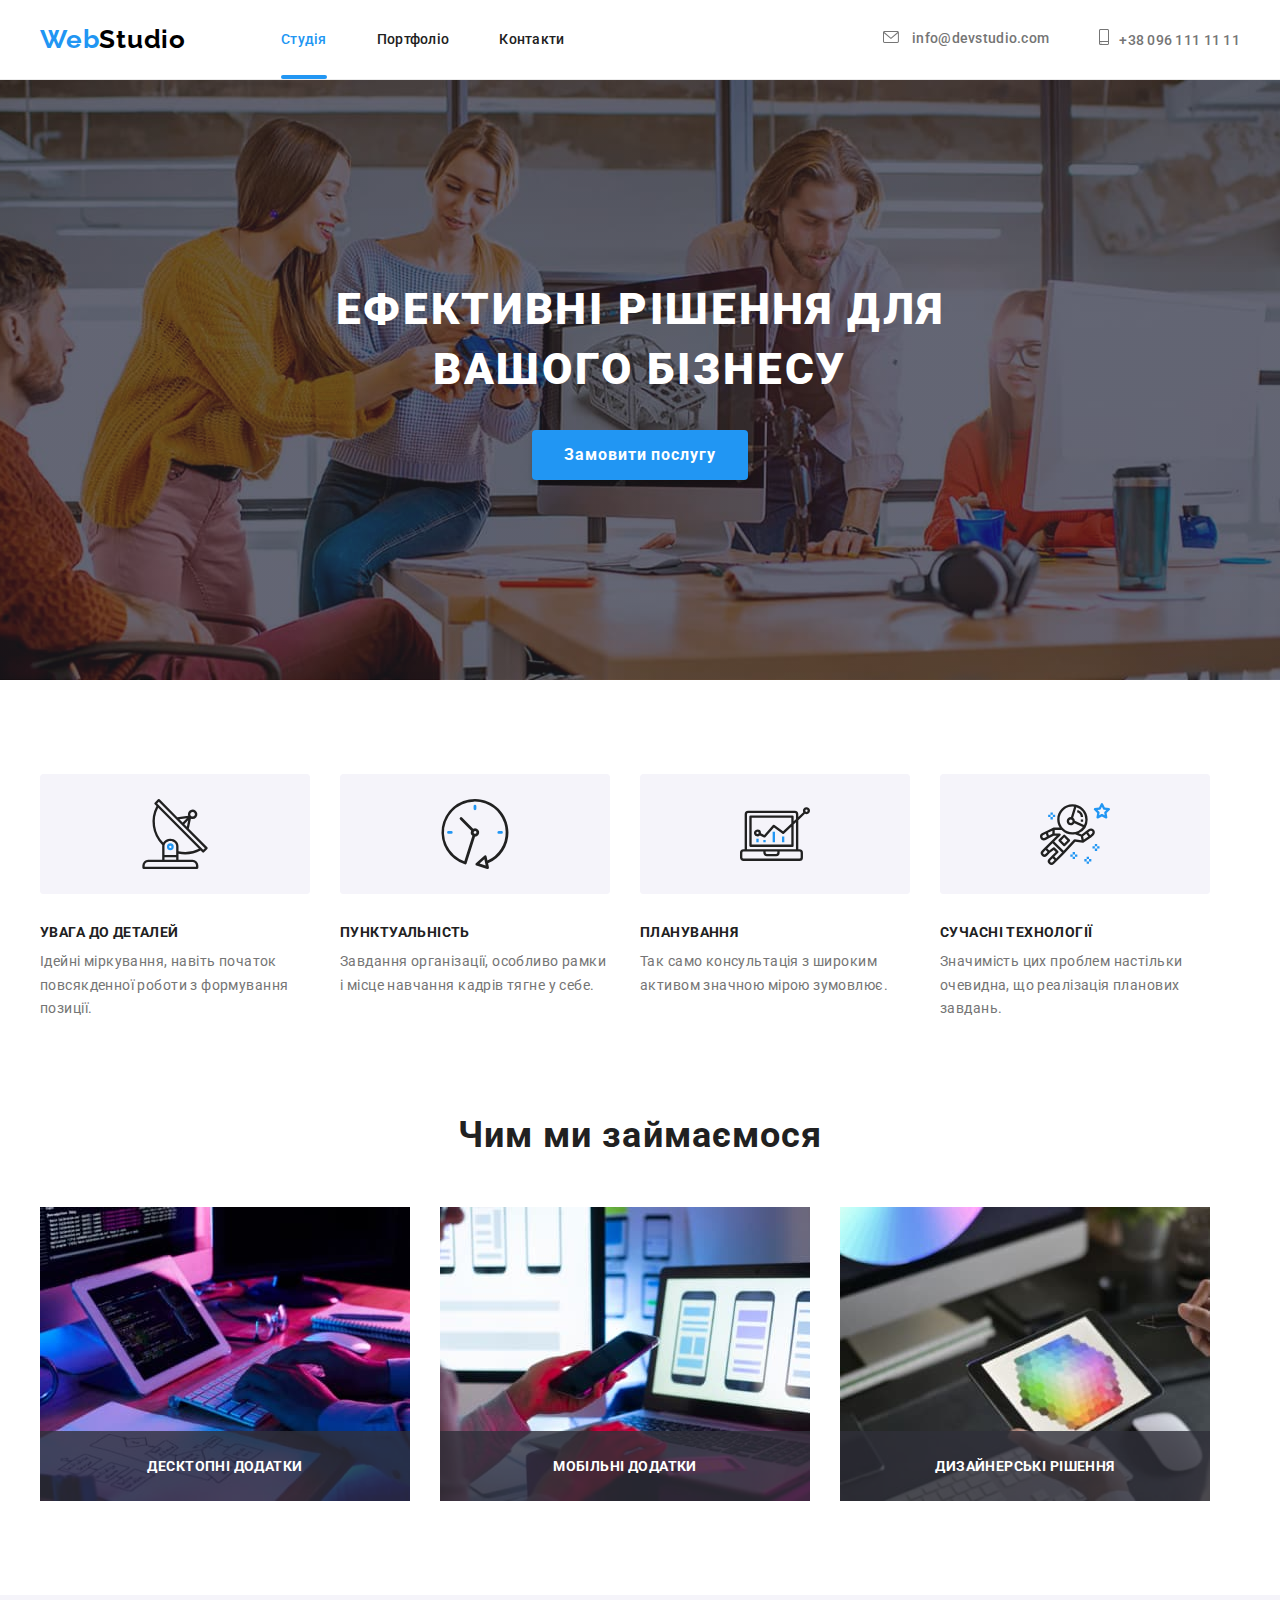
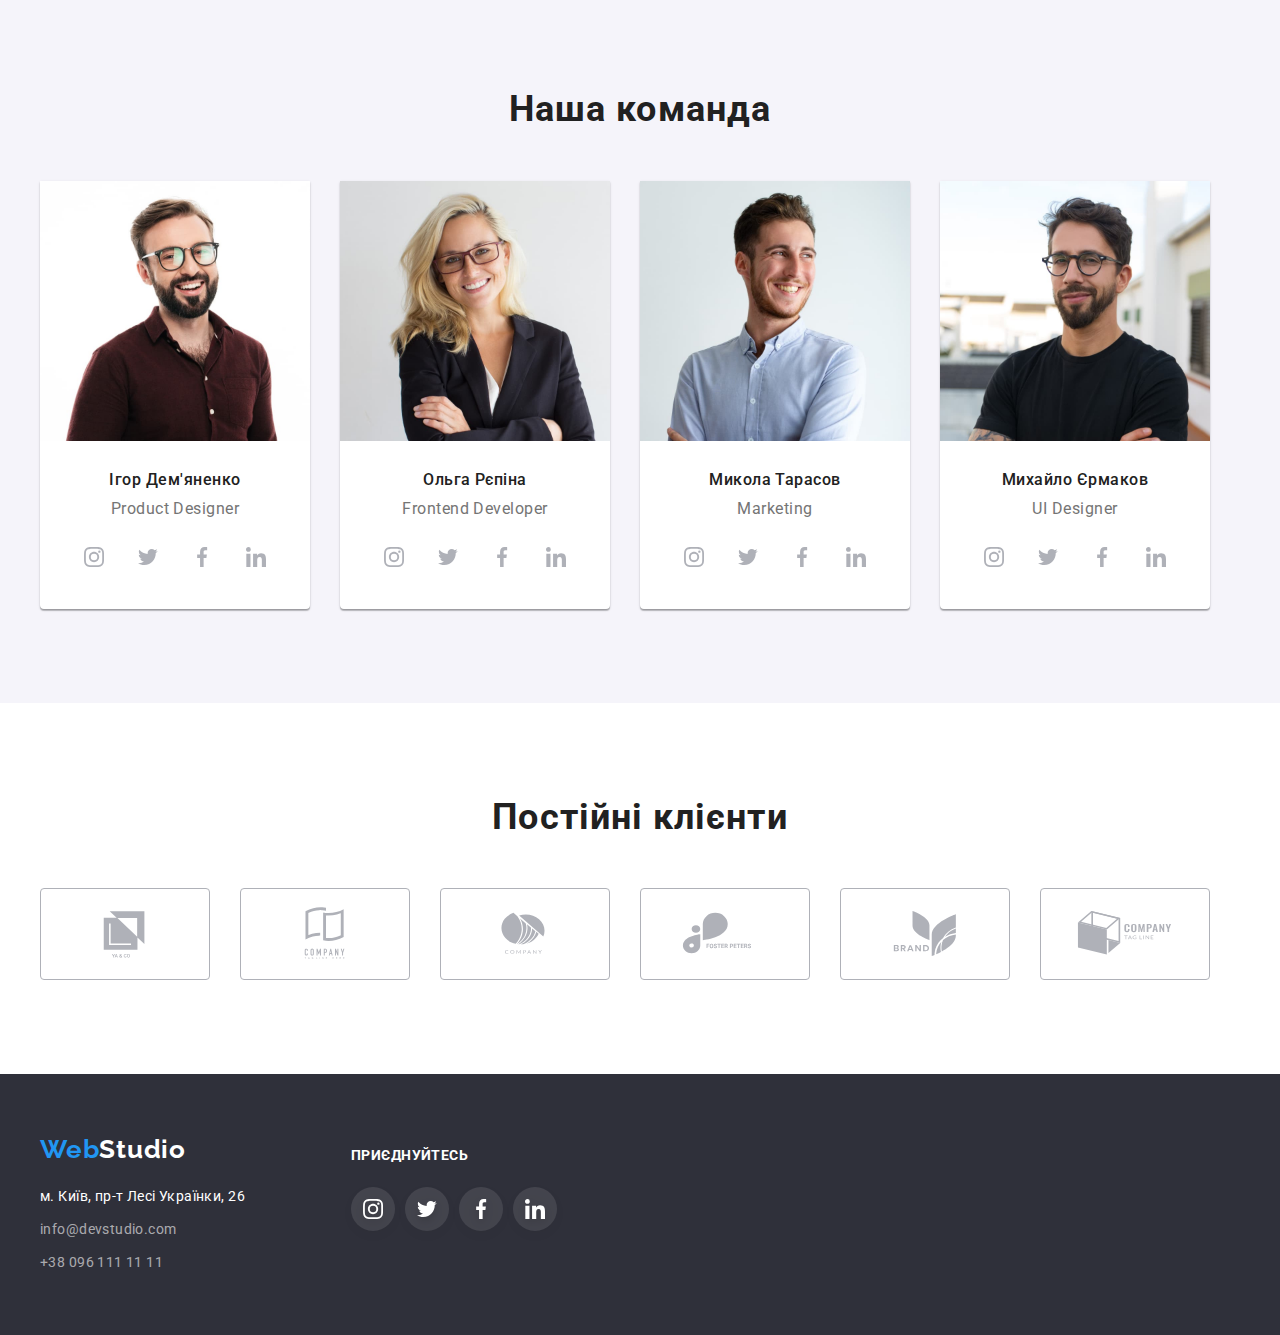
==== index.html @ 70df558d "add" ====
<!DOCTYPE html>
<html lang="uk">

<head>
    <meta charset="UTF-8">
    <meta http-equiv="X-UA-Compatible" content="IE=edge">
    <meta name="viewport" content="width=device-width, initial-scale=1.0">
    <link href="link" rel="preconnect">
<link rel="preconnect" href="https://fonts.gstatic.com" crossorigin>
<link rel="stylesheet" href="https://cdnjs.cloudflare.com/ajax/libs/modern-normalize/1.1.0/modern-normalize.min.css"
    integrity="sha512-wpPYUAdjBVSE4KJnH1VR1HeZfpl1ub8YT/NKx4PuQ5NmX2tKuGu6U/JRp5y+Y8XG2tV+wKQpNHVUX03MfMFn9Q=="
    crossorigin="anonymous" referrerpolicy="no-referrer" />
<link href="https://fonts.googleapis.com/css2?family=Raleway:wght@700&family=Roboto:wght@400;500;700;900&display=swap" rel="stylesheet">
    <title>Document</title>
    <link rel="stylesheet" href="./css/normalize.css">
    <link rel="stylesheet" href="./css/styles.css">
   
</head>

<body>
    
   
        <header class="header">
            <div class="container main-header">
            <a href="./index.html" class="logo link" lang="en">Web<span class="header-logo">Studio</span> </a>
            <ul class="site-nav-list">
                <li class="item"><a href="./index.html" class="header-link current navigation-link">Студія</a></li>
                <li class="item"><a href="./portfolio.html" class="header-link ">Портфоліо</a></li>
                <li class="item"><a href="" class="header-link ">Контакти</a></li>
            </ul>
            <ul class="list-contact">
                <li class="item"><a href="info@devstudio.com" class="header-contact"> <svg class="mail-icon" width="16" height="12">
                    <use href="./image/icons.svg#icon-envelope"></use>
                </svg> info@devstudio.com</a></li>
                <li class="item"><a href="tel:+380961111111" class="header-contact"> <svg class="mail-icon" width="10" height="16">
                    <use href="./image/icons.svg#icon-smartphone"></use>
                </svg>+38 096 111 11 11</a></li>
            </ul>
            </div>
        </header>
    
    <main class="main">
        <section class="section-background">
            <div class="container">
            <h1 class="title">Ефективні рішення для вашого бізнесу</h1>
            <button type="button" class="service-button" data-modal-open>Замовити послугу</button>
            </div>
        </section>
        <section class="section section-benefits">
            <div class="container">
            <h2 class="benefits">Переваги</h2>
            <ul class="list list-benefits">
                <li class="item-ben">
                    <div class="icon-ben-item"><svg class="ben-icon" width="270" height="120">
                        <use href="./image/icons.svg#icon-Group-1"></use>
                    </svg></div>
                   
                    <h3 class="title-list">УВАГА ДО ДЕТАЛЕЙ</h3>
                    <p class="text-list">Ідейні міркування, навіть початок повсякденної роботи з формування позиції.</p>
                </li>
                <li class="item-ben">
                    <div class="icon-ben-item">
                    <svg class="ben-icon" width="270" height="120">
                        <use href="./image/icons.svg#icon-Group-2"></use>
                    </svg></div>
                    <h3 class="title-list">ПУНКТУАЛЬНІСТЬ</h3>
                    <p class="text-list">Завдання організації, особливо рамки і місце навчання кадрів тягне у себе.</p>
                </li>
                <li class="item-ben">
                    <div class="icon-ben-item">
                    <svg class="ben-icon" width="270" height="120">
                        <use href="./image/icons.svg#icon-Group-3"></use>
                    </svg></div>
                    <h3 class="title-list">ПЛАНУВАННЯ</h3>
                    <p class="text-list">Так само консультація з широким активом значною мірою зумовлює.</p>
                </li>
                <li class="item-ben">
                    <div class="icon-ben-item">
                    <svg class="ben-icon" width="270" height="120">
                        <use href="./image/icons.svg#icon-Group-4"></use>
                    </svg></div>
                    <h3 class="title-list">СУЧАСНІ ТЕХНОЛОГІЇ</h3>
                    <p class="text-list">Значимість цих проблем настільки очевидна, що реалізація планових завдань.</p>
                </li>
            </ul>
            </div>
        </section>
        <section class="section section-gallery">
            <div class="container">
            <h3 class="title-section">Чим ми займаємося</h3>
            <ul class="list list-gallery">
                <li class="item-gallery">
                    <div class="item-thumb">
                    <img width="370" src="./image/box11.jpg" alt="програмне забезпечення">
                   <div class="thumb"><p class="item-gallery-name">Десктопні додатки</p></div> 
                    </div>
                </li>
                <li class="item-gallery">
                    <div class="item-thumb">
                    <img width="370" src="./image/box12.jpg" alt="технічні характеристики">
                    <div class="thumb"><p class="item-gallery-name">Мобільні додатки</p></div>
                    </div>
                </li>
                <li class="item-gallery">
                    <div class="item-thumb">
                    <img width="370" src="./image/box13.jpg" alt="веб-дизайн">
                    <div class="thumb"> <p class="item-gallery-name">Дизайнерські рішення</p></div>
                    </div>
                </li>
            </ul>
            </div>
        </section>
        <section class="section section-team">
            <div class="container">
            <h3 class="title-section">Наша команда</h3>
            <ul class="list team">
                <li class="item-team">
                    <img width="270" src="./image/igor.jpg" alt="фото">
                    <div class="subject"><h3 class="title-name">Ігор Дем'яненко</h3>
                    <p class="work_position">Product Designer</p>
                    <ul class="team-soc list">
                        <li class="team-soc-item"><a href="" class="team-soc-link link"> 
                            <svg class="team-soc-icon" width="20" height="20">
                                <use href="./image/icons.svg#icon-instagram"></use>
                            </svg>
                        </a></li>
                        <li class="team-soc-item"><a href="" class="team-soc-link link">
                        <svg class="team-soc-icon" width="20" height="20">
                            <use href="./image/icons.svg#icon-Twitter"></use>
                        </svg>
                        </a></li>
                        <li class="team-soc-item"><a href="" class="team-soc-link link">
                            <svg class="team-soc-icon" width="20" height="20">
                                <use href="./image/icons.svg#icon-facebook"></use>
                            </svg>
                        </a></li>
                        <li class="team-soc-item"><a href="" class="team-soc-link link">
                            <svg class="team-soc-icon" width="20" height="20">
                                <use href="./image/icons.svg#icon-linkedin"></use>
                            </svg>
                        </a></li>
                    </ul>
                    </div>
                   
                </li>
                <li class="item-team">
                    <img width="270" src="./image/olia.jpg" alt="фото">
                    <div class="subject"><h3 class="title-name">Ольга Рєпіна</h3>
                    <p class="work_position">Frontend Developer</p>
                <ul class="team-soc list">
                    <li class="team-soc-item"><a href="" class="team-soc-link link">
                            <svg class="team-soc-icon" width="20" height="20">
                                <use href="./image/icons.svg#icon-instagram"></use>
                            </svg>
                        </a></li>
                    <li class="team-soc-item"><a href="" class="team-soc-link link">
                            <svg class="team-soc-icon" width="20" height="20">
                                <use href="./image/icons.svg#icon-Twitter"></use>
                            </svg>
                        </a></li>
                    <li class="team-soc-item"><a href="" class="team-soc-link link">
                            <svg class="team-soc-icon" width="20" height="20">
                                <use href="./image/icons.svg#icon-facebook"></use>
                            </svg>
                        </a></li>
                    <li class="team-soc-item"><a href="" class="team-soc-link link">
                            <svg class="team-soc-icon" width="20" height="20">
                                <use href="./image/icons.svg#icon-linkedin"></use>
                            </svg>
                        </a></li>
                </ul>
                    </div>
                   
                </li>
                <li class="item-team">
                    <img width="270" src="./image/kolia.jpg" alt="фото">
                    <div class="subject"><h3 class="title-name">Микола Тарасов</h3>
                    <p class="work_position">Marketing</p>
            <ul class="team-soc list">
                <li class="team-soc-item"><a href="" class="team-soc-link link">
                        <svg class="team-soc-icon" width="20" height="20">
                            <use href="./image/icons.svg#icon-instagram"></use>
                        </svg>
                    </a></li>
                <li class="team-soc-item"><a href="" class="team-soc-link link">
                        <svg class="team-soc-icon" width="20" height="20">
                            <use href="./image/icons.svg#icon-Twitter"></use>
                        </svg>
                    </a></li>
                <li class="team-soc-item"><a href="" class="team-soc-link link">
                        <svg class="team-soc-icon" width="20" height="20">
                            <use href="./image/icons.svg#icon-facebook"></use>
                        </svg>
                    </a></li>
                <li class="team-soc-item"><a href="" class="team-soc-link link">
                        <svg class="team-soc-icon" width="20" height="20">
                            <use href="./image/icons.svg#icon-linkedin"></use>
                        </svg>
                    </a></li>
            </ul></div>
                   
                </li>
                <li class="item-team">
                    <img width="270" src="./image/misha.jpg" alt="фото">
                    <div class="subject"><h3 class="title-name">Михайло Єрмаков</h3>
                    <p class="work_position">UI Designer</p>
                <ul class="team-soc list">
                    <li class="team-soc-item"><a href="" class="team-soc-link link">
                            <svg class="team-soc-icon" width="20" height="20">
                                <use href="./image/icons.svg#icon-instagram"></use>
                            </svg>
                        </a></li>
                    <li class="team-soc-item"><a href="" class="team-soc-link link">
                            <svg class="team-soc-icon" width="20" height="20">
                                <use href="./image/icons.svg#icon-Twitter"></use>
                            </svg>
                        </a></li>
                    <li class="team-soc-item"><a href="" class="team-soc-link link">
                            <svg class="team-soc-icon" width="20" height="20">
                                <use href="./image/icons.svg#icon-facebook"></use>
                            </svg>
                        </a></li>
                    <li class="team-soc-item"><a href="" class="team-soc-link link">
                            <svg class="team-soc-icon" width="20" height="20">
                                <use href="./image/icons.svg#icon-linkedin"></use>
                            </svg>
                        </a></li>
                </ul></div>
                    
                </li>
            </ul>
            </div>
        </section>
        <section class="section section-client">
            <div class="container">
            <h3 class="title-section">Постійні клієнти</h3>
            <ul class="client-list list">
                <li class="client-item"><a href="" class="client-link link">
                    <svg class="client-icon" width="106" height="60">
                    <use href="./image/icons.svg#icon-Logo-6"></use>
                </svg></a></li>
            <li class="client-item"><a href="" class="client-link link">
                    <svg class="client-icon" width="106" height="60">
                        <use href="./image/icons.svg#icon-Logo-1"></use>
                    </svg></a></li>
                <li class="client-item"><a href="" class="client-link link">
                        <svg class="client-icon" width="106" height="60">
                            <use href="./image/icons.svg#icon-Logo-2"></use>
                        </svg></a></li>
                <li class="client-item"><a href="" class="client-link link">
                        <svg class="client-icon" width="106" height="60">
                            <use href="./image/icons.svg#icon-Logo-3"></use>
                        </svg></a></li>
                <li class="client-item"><a href="" class="client-link link">
                        <svg class="client-icon" width="106" height="60">
                            <use href="./image/icons.svg#icon-Logo-4"></use>
                        </svg></a></li>
                <li class="client-item"><a href="" class="client-link link">
                        <svg class="client-icon" width="106" height="60">
                            <use href="./image/icons.svg#icon-Logo-5"></use>
                        </svg></a></li>

            </ul>
            </div>

        </section>

    </main>
<footer class="footer">
    <div class="container footer-container">
        <div>
                <a href="/" class="logo link" lang="en">Web<span class="footer-logo">Studio</span> </a>
                
                <address class="footer-address">
                    м. Київ, пр-т Лесі Українки, 26
                </address>
                
                <address>
                    <a href="info@devstudio.com" class="footer-contact mail">info@devstudio.com</a>
                    <a href="tel:+380961111111" class="footer-contact tel">+38 096 111 11 11</a>
                </address>
                </div>
            <div class="conteiner-soc">
                <h4 class="title-footer">приєднуйтесь</h4>
                <ul class="footer-soc-list list">
                    <li class="team-soc-item"><a href="" class="footer-soc-link link">
                            <svg class="footer-soc-icon" width="20" height="20">
                                <use href="./image/icons.svg#icon-instagram"></use>
                            </svg>
                        </a></li>
                    <li class="team-soc-item"><a href="" class="footer-soc-link link">
                            <svg class="footer-soc-icon" width="20" height="20">
                                <use href="./image/icons.svg#icon-Twitter"></use>
                            </svg>
                        </a></li>
                    <li class="team-soc-item"><a href="" class="footer-soc-link link">
                            <svg class="footer-soc-icon" width="20" height="20">
                                <use href="./image/icons.svg#icon-facebook"></use>
                            </svg>
                        </a></li>
                    <li class="team-soc-item"><a href="" class="footer-soc-link link">
                            <svg class="footer-soc-icon" width="20" height="20">
                                <use href="./image/icons.svg#icon-linkedin"></use>
                            </svg>
                        </a></li>
                </ul>
            </div>
        </div>
        
   
    
</footer>
<div class="backdrop is-hidden" data-modal>
    <div class="modal ">
        <button type="button" class="modal-close" data-modal-close><svg class="modal-icon" width="11" height="11">
            <use href="./image/icons.svg#icon-Vector-1"></use>
        </svg></button>
    </div>
</div>
  <script src="./js/modal.js"></script>
</body>


</html>
---- css/styles.css ----
:root {
        --primary-text-color: #757575;
        --title-text-color: #212121;
        --accent-color: #2196F3;
        --accent-color-title: #FFFFFF;
        --accent-color-logo: #000000;
        --backgroung-accent: #2F303A;
        --transparent-color: rgba(255, 255, 255, 0.6);
        --icon-color: #AFB1B8;

 }
 
 body {
    font-family: 'Roboto', sans-serif;
    color: var(--primary-text-color);
    /* background-color: #F5F5F5; */
    margin: 0;
}
.section {
        padding-top: 94px;
        padding-bottom: 94px;
       
}
.container {
       
        width: 1200px;
        padding-left: 15px;
        padding-right: 15px;
        margin: 0 auto;
      

}
/* .site-nav-list li,
.list-contact li {
        outline: 1px solid tomato;
} */
.header {
        display: flex;
        align-items: center;
        /* padding-left: 15px;
        padding-right: 15px; */
        border-bottom: 1px solid #ECECEC;
        padding-top: 24px;
        padding-bottom: 24px;
}
.main-header {
        display: flex;
        align-items: center;
}


.site-nav-list {
        display: flex;
        list-style: none;
        margin: 0;
        padding: 0;
}
.list {
        margin: 0;
        padding: 0;
        list-style: none;
       
}

.site-nav-list .item:not(:last-child) {
        margin-right: 50px;
}
.list .header-link.current {
        color: var(--accent-color);
}

.link {
        display: flex;
        text-decoration: none;
}
.list-contact{
        padding: 0;
        display: flex;
        list-style: none;
        margin-left: auto;
        margin-top: 0;
        margin-bottom: 0;


}
.list-contact .item + .item  {
        margin-left: 50px;
}
.mail-icon {
        
        margin-right: 10px;
        background-color: transparent;
        fill: var(--primary-text-color);
}

.logo {
        font-family: 'Raleway', sans-serif;
        font-style: normal;
        font-weight: 700;
        font-size: 26px;
        line-height: 1.19;
        letter-spacing: 0.03em;
        color: var(--accent-color);
        margin-right: 95px;
}
.header-logo {
        font-family: 'Raleway' sans-serif;
        font-style: normal;
        font-weight: 700;
        font-size: 26px;
        line-height: 1.19;
        letter-spacing: 0.03em;
        color: var(--accent-color-logo);
}


.header-link {
        font-weight: 500;
        font-size: 14px;
        line-height: 1.14;
        letter-spacing: 0.02em;
        color: var(--title-text-color);
        text-decoration: none;
        transition: 250ms cubic-bezier(0.4, 0, 0.2, 1);
}
.header-link:hover,
.header-link:focus {
        color: var(--accent-color);
        
}
.navigation-link {
        position: relative;
}
.current::after {
        content: "";
        position: absolute;
        display: block;
        width: 100%;
        height: 4px;
        bottom: -1px;
        left: 0;
        background: #2196F3;
        border: none;
        border-radius: 2px;
        bottom: -32px;
}
.current{
        color: var(--accent-color);
}
.header-contact {
        font-weight: 500;
        font-size: 14px;
        line-height: 1.14;
        letter-spacing: 0.02em;
        color: var(--primary-text-color);
        text-decoration: none;
        transition: 250ms cubic-bezier(0.4, 0, 0.2, 1);
}
.header-contact:hover,
.header-contact:focus  {
        color: var(--accent-color);
        
        
}
.header-contact:hover .mail-icon,
.header-contact:focus .mail-icon {
        color: var(--accent-color);
        fill: var(--accent-color);
        
}
.mail-icon {
        transition: 250ms cubic-bezier(0.4, 0, 0.2, 1);
}

.title {
        font-weight: 900;
        font-size: 44px;
        line-height: 1.36;
        text-align: center;
        letter-spacing: 0.06em;
        text-transform: uppercase;
        color: var(--accent-color-title);
        margin: auto;
        width: 696px;
}
.service-button  {
        width: 216px;
        height: 50px;
        font-weight: 700;
        font-size: 16px;
        line-height: 30px;
        align-items: center;
        text-align: center;
        letter-spacing: 0.06em;
        color: var(--accent-color-title);
        background-color: var(--accent-color);
        cursor: pointer;
        display: block;
        margin: 0 auto;
        margin-top: 30px;
        border: none;
        box-shadow: 0px 4px 4px rgba(0, 0, 0, 0.15);
        border-radius: 4px;

}

.section-background {
        background-color: var(--backgroung-accent);
        background-image: linear-gradient(rgba(47, 48, 58, 0.4),
                rgba(47, 48, 58, 0.4)), url(../image/overlay.jpg);
        max-width: 1600px;
        background-repeat: no-repeat;
        background-position: center;
        margin: 0 auto;
        padding-top: 200px;
        padding-bottom: 200px;
}
.benefits {
        position: absolute;
        top: -9999px;
        left: -9999px;
        
}
.list-benefits {
        display: flex;
        list-style: none;
        margin-right: 30px;
}

.list-benefits .item-ben:not(:last-child) {
        margin-right: 30px;
}
.icon-ben-item {
        width: 270px;
        height: 120px;
        background: #F5F4FA;
        border-radius: 4px;
        margin-bottom: 30px;

}
.title-list {
        font-weight: 700;
        font-size: 14px;
        line-height: 16px;
        letter-spacing: 0.03em;
        text-transform: uppercase;
        color: var(--title-text-color);
        margin: 0;
        
}
.text-list{
        font-weight: 400;
        font-size: 14px;
        line-height: 1.71;
        letter-spacing: 0.03em;
        color: var(--primary-text-color);
        margin-top: 10px;
        margin-bottom: 0;
}
.title-section {
        font-weight: 700;
        font-size: 36px;
        line-height: 1.16;
        text-align: center;
        letter-spacing: 0.03em;
        color: var(--title-text-color);
        margin-top: 0;
        margin-bottom: 50px;
}
.section-gallery {
        padding-top: 47px;
        
}
.list-gallery {
        display: flex;
}
.list-gallery .item-gallery:not(:last-child) {
        margin-right: 30px;
}
.item-gallery-name {
        font-weight: 700;
        font-size: 14px;
        line-height: 16px;
        text-align: center;
        letter-spacing: 0.03em;
        text-transform: uppercase;
        color: #FFFFFF;
        margin: 0;
       
       
        
        
}
.item-thumb {
        position: relative;
}
.thumb {
        width: 370px;
        height: 70px;
        background: rgba(47, 48, 58, 0.8);
        position: absolute;
        left: 0;
        bottom: 0;
        display: flex;
        align-items: center;
        justify-content: center;
        
        
       
}
.section-benefits {
        padding-bottom: 47px;
}
.title-name {
        font-weight: 500;
        font-size: 16px;
        line-height: 1.18;
        text-align: center;
        letter-spacing: 0.03em;
        color: var(--title-text-color);
        margin-top: 0;
        margin-bottom: 0;
}
.work_position {
        font-weight: 400;
        font-size: 16px;
        line-height: 1.18;
        text-align: center;
        letter-spacing: 0.03em;
         color: var(--primary-text-color);
         margin-top: 10px;
         margin-bottom: 16px;
}
.subject {
        padding-top: 30px;
        padding-bottom: 30px;
}
.section-team {
        background: #F5F4FA;
}

.team {
        display: flex;
}
.team .item-team:not(:last-child) {
        margin-right: 30px;
}
.item-team {
        box-shadow: 0px 1px 3px rgba(0, 0, 0, 0.12), 0px 1px 1px rgba(0, 0, 0, 0.14), 0px 2px 1px rgba(0, 0, 0, 0.2);
        border-radius: 0px 0px 4px 4px;
        background-color: #FFFFFF;
}
.team-soc {
        display: flex;
        justify-content: center;
        gap: 10px;
}
.team-soc-link {
        width: 44px;
        height: 44px;
        border-radius: 50%;
        display: flex;
        align-items: center;
        justify-content: center;
        transition: 250ms cubic-bezier(0.4, 0, 0.2, 1);
}
.team-soc-icon{
        fill: var(--icon-color);
        transition: 250ms cubic-bezier(0.4, 0, 0.2, 1);
}
.team-soc-link:hover,
.team-soc-link:focus {
        background-color: var(--accent-color);
        
}
.team-soc-link:hover .team-soc-icon,
.team-soc-link:focus .team-soc-icon {
        fill: #FFFFFF;
        
}
.client-list {
        display: flex;
        flex-wrap: wrap;
        gap: 30px;
      
}

 .client-link{
        width: 170px;
        height: 92px;
        border: 1px solid #AFB1B8;
        border-radius: 4px;
        box-sizing: border-box;
        align-items: center;
        justify-content: center;
        transition: 250ms cubic-bezier(0.4, 0, 0.2, 1);


 }
 .client-icon {
        fill: var(--icon-color);
        transition: 250ms cubic-bezier(0.4, 0, 0.2, 1);

 }
 .client-link:hover,
 .client-link:focus {
        border: 1px solid var(--accent-color);
        border-radius: 4px;
        
 }
 .client-link:hover .client-icon,
 .client-link:focus .client-icon {
         fill:  var(--accent-color);
        
     
        
 }

.footer {
        background: var(--backgroung-accent);
        padding-top: 60px;
        padding-bottom: 60px;
        
}
.footer-logo {
        font-family: 'Raleway' sans-serif;
        font-style: normal;
        font-weight: 700;
        font-size: 26px;
        line-height: 1.19;
        letter-spacing: 0.03em;
        color: var(--accent-color-title);
        margin-bottom: 20px;
}
.footer-address:hover,
.footer-addres:focus,
.footer-contact:hover,
.foter-contact:focus {
         color: var(--accent-color); 
        
} 
.footer-container {
        display: flex;
        gap: 70px;

}
.footer-address {
        font-style: normal;
        font-weight: 400;
        font-size: 14px;
        line-height: 1.71;
        letter-spacing: 0.03em;
        color: var(--accent-color-title);
        margin-bottom: 9px;
        transition: 250ms cubic-bezier(0.4, 0, 0.2, 1);
}
.footer-contact {
        font-style: normal;
        text-decoration: none;
        font-weight: 400;
        font-size: 14px;
        line-height: 1.71;
        letter-spacing: 0.03em;
        color: var(--transparent-color);
        display: block;
        margin-bottom: 9px;
        transition: 250ms cubic-bezier(0.4, 0, 0.2, 1);
        
}
.tel {
        margin-bottom: 0;
}

.title-footer {
        font-style: normal;
        font-weight: 700;
        font-size: 14px;
        line-height: 1.71;
        letter-spacing: 0.03em;
        color: var(--accent-color-title);
        text-transform: uppercase;
        padding-top: 10px;
        margin-top: 0;
}
.footer-soc-link {
        width: 44px;
        height: 44px;
        border-radius: 50%;
        display: flex;
        align-items: center;
        justify-content: center;
        background: rgba(255, 255, 255, 0.1);
        filter: drop-shadow(0px 4px 4px rgba(0, 0, 0, 0.25));;
        transition: 250ms cubic-bezier(0.4, 0, 0.2, 1);
}
.footer-soc-link:hover,
.footer-soc-link:focus {
        background-color: #2196F3;
        
}
.footer-soc-icon {
        fill: #FFFFFF;
}
.footer-soc-list {
        display: flex;
        justify-content: center;
        gap: 10px;
}
 /* portfolio */
 .list-port, .list-btn {
        list-style: none;
 }
 .list-btn  {
        display: flex;
        justify-content: center;
        margin-bottom: 50px;
}
.list-btn .btn-link +.btn-link {
        margin-left: 8px;
}
 .btn-port {
        font-family: 'Roboto';
        font-weight: 500;
        font-size: 16px;
        line-height: 1.62;
        text-align: center;
        letter-spacing: 0.03em;
        color: var(--title-text-color);
        padding-top: 6px;
        padding-bottom: 6px;
        padding-left: 22px;
        padding-right: 22px;
}
.btn-port {

        background: #F5F4FA;
        border-radius: 4px;
        border: 0;
        transition: 250ms cubic-bezier(0.4, 0, 0.2, 1);
}
.btn-port:hover,
.btn-port:focus {
        color: var(--accent-color-title);
        background: var(--accent-color);
        box-shadow: 0px 3px 1px rgba(0, 0, 0, 0.1), 0px 1px 2px rgba(0, 0, 0, 0.08), 0px 2px 2px rgba(0, 0, 0, 0.12);
        
 }

 .item-port:hover,
 .item-port:focus {
        box-shadow: 0px 1px 1px rgba(0, 0, 0, 0.12), 0px 4px 4px rgba(0, 0, 0, 0.06), 1px 4px 6px rgba(0, 0, 0, 0.16);
        
 }
.item-port{
       transition: 250ms cubic-bezier(0.4, 0, 0.2, 1);
}
.title-port {
        font-weight: 700;
        font-size: 18px;
        line-height: 2;
        letter-spacing: 0.06em;
        color: var(--title-text-color);
        margin: 0;
}
.view {
        font-size: 16px;
        line-height: 1.87;
        letter-spacing: 0.03em;
        color: var(--primary-text-color);
        margin: 0;
}
.service-port {
        position: absolute;
        top: 0;
        left: 0;
        margin: 0;

        font-size: 18px;
        line-height: 28px;
        letter-spacing: 0.03em;

        color: #FFFFFF;
        background: rgba(33, 150, 243, 0.9);

        padding-left: 24px;
        padding-top: 63px;
        padding-right: 24px;
        padding-bottom: 63px;

        height: 100%;
        transform: translateY(100%);
        transition: 250ms cubic-bezier(0.4, 0, 0.2, 1);

}
.item-port:hover .service-port {
        transform: translateY(0);
        

}
.port-top-wrap {
        position: relative;
        overflow: hidden;
}

img {
        display: block;
        max-width: 100%;
        height: auto;
        margin-right: 0;
}

.list-port {
        padding: 0;
        display: flex;
        flex-wrap: wrap;
}
.item-port:nth-child(3n) {
        margin-right: 0;
}
.item-port:nth-child(n+7) {
        margin-bottom: 0;
}

.item-port{
        width: 370px;
        margin-right: 30px;
        margin-bottom: 30px;
        border-bottom: 1px solid #ECECEC ;
        border-left: 1px solid #ECECEC ;
        border-right: 1px solid #ECECEC ;
        box-sizing: border-box;
    

}

.content-item {
        padding-left: 24px;
        padding-top: 20px;
        padding-right: 24px;
        padding-bottom: 20px;
}


.link-port{
        text-decoration: none;
        
}

.view{
       margin-top: 0 ;
}
.backdrop {
        position: fixed;
        top: 0;
        width: 100%;
        height: 100%;
        background: rgba(0, 0, 0, 0.2);
        transition: opacity 250ms cubic-bezier(0.4, 0, 0.2, 1), visibility 250ms cubic-bezier(0.4, 0, 0.2, 1);
}
.modal {
        position: absolute;
        width: 528px;
        min-height: 581px;

        background: #FFFFFF;
        box-shadow: 0px 1px 3px rgba(0, 0, 0, 0.12), 0px 1px 1px rgba(0, 0, 0, 0.14), 0px 2px 1px rgba(0, 0, 0, 0.2);
        border-radius: 4px;

        top: 50%;
        left: 50%;
        transform: translate(-50%,-50%) scale(1);
        transition: transform  250ms cubic-bezier(0.4, 0, 0.2, 1);
        }
.backdrop.is-hidden .modal {
        transform: translate(-50%, -50%) scale(0);

}
.modal-close {
        position: absolute;
        background: #FFFFFF;
        border: 1px solid rgba(0, 0, 0, 0.1);
        border-radius: 50%;
        top: 9px;
        right: 9px;
        width: 30px;
        height: 30px;
}
.modal-icon {
        fill: black;
        
}
.is-hidden{
        opacity: 0;
        visibility: hidden;
        pointer-events: none;
}
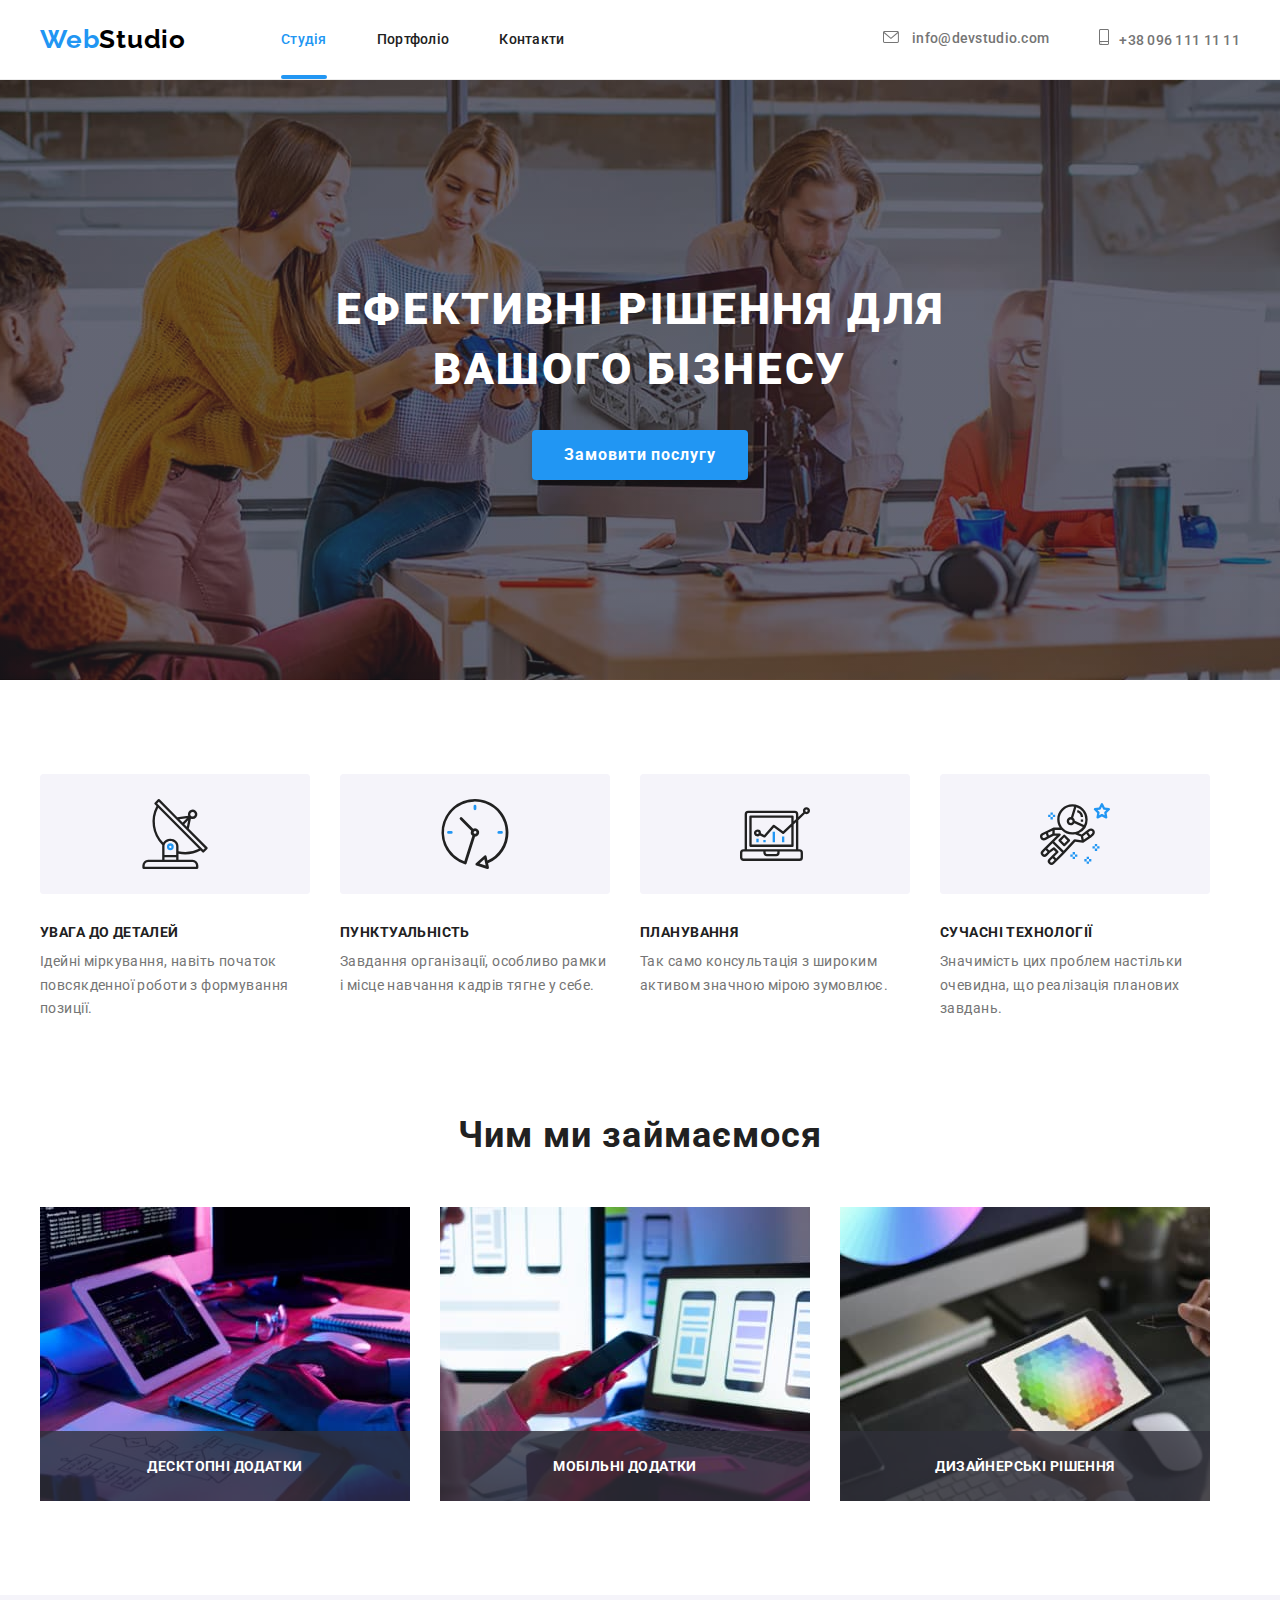
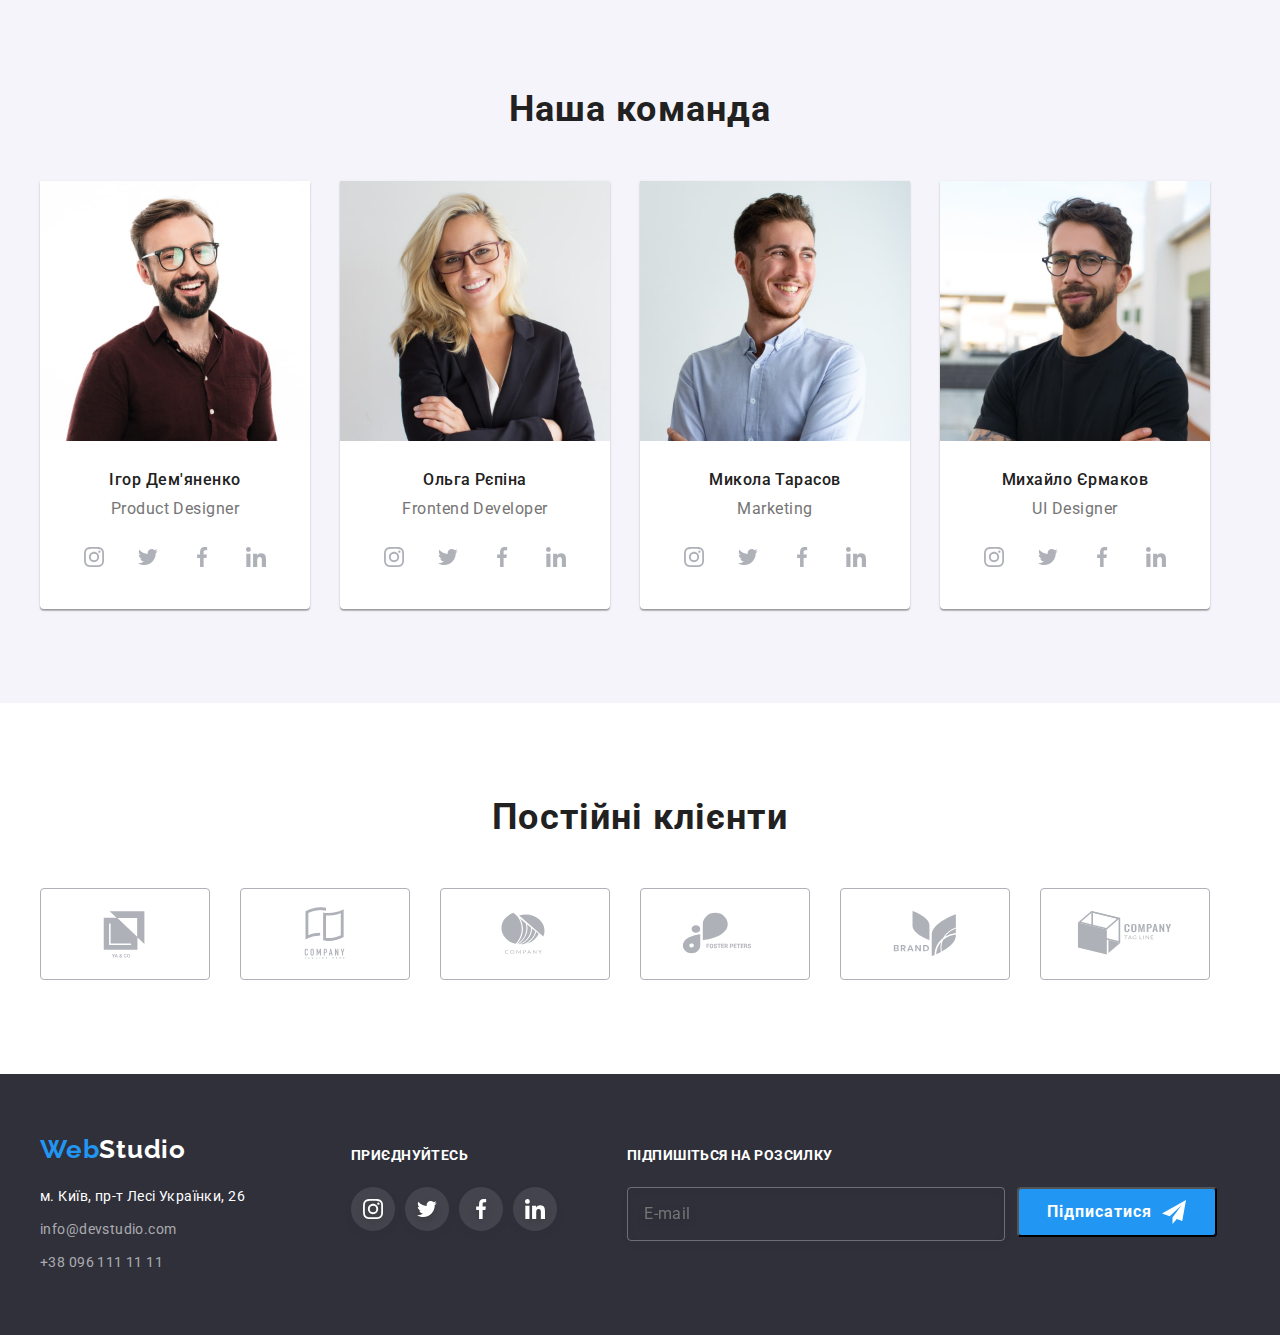
==== commit f1722e75: "add" ====
--- a/index.html
+++ b/index.html
@@ -305,9 +305,20 @@
                         </a></li>
                 </ul>
             </div>
+        
+        <div class="conteiner-form">
+            <h4 class="title-footer">Підпишіться на розсилку</h4>
+    <form class="footer-form">
+        <label>
+            <input class="input-footer" type="email" name="email" placeholder="E-mail">
+        </label>
+        <button type="button" class="form-button" >Підписатися <svg class="footer-button-icon" width="24" height="24">
+            <use href="./image/icons.svg#icon-icon-send"></use>
+        </svg></button> 
+    </form>
+
         </div>
-        
-   
+        </div>
     
 </footer>
 <div class="backdrop is-hidden" data-modal>
--- a/css/styles.css
+++ b/css/styles.css
@@ -417,6 +417,7 @@
  }
 
 .footer {
+        display: flex;
         background: var(--backgroung-accent);
         padding-top: 60px;
         padding-bottom: 60px;
@@ -506,6 +507,57 @@
         justify-content: center;
         gap: 10px;
 }
+.conteiner-form {
+        margin-top: 0px;
+       
+}
+.footer-form {
+        display: flex;
+}
+.input-footer {
+        width: 358px;
+        height: 50px;
+        border: 1px solid rgba(255, 255, 255, 0.3);
+        filter: drop-shadow(0px 4px 4px rgba(0, 0, 0, 0.15));
+        border-radius: 4px;
+        background-color: transparent;
+        display: flex;
+        align-items: center;
+        letter-spacing: 0.03em;
+        color: rgba(255, 255, 255, 0.6);
+        padding-left: 16px;
+}
+.form-button{
+        display: flex;
+        width: 200px;
+        height: 50px;
+        margin-left: 12px;
+        padding-left: 28px;
+        background: var(--accent-color);
+        /*  */
+        border-radius: 4px;
+
+        font-weight: 700;
+        font-size: 16px;
+        line-height: 30px;
+        align-items: center;
+        text-align: center;
+        letter-spacing: 0.06em;
+        color: #FFFFFF;
+}
+.footer-button-icon {
+        fill: var(--accent-color-title);
+        align-items: center;
+        margin-left: 10px;
+        
+}
+.form-button:hover,
+.form-button:focus {
+        box-shadow: 0px 4px 4px rgba(0, 0, 0, 0.15);
+        
+}
+
+
  /* portfolio */
  .list-port, .list-btn {
         list-style: none;
@@ -649,6 +701,10 @@
 .view{
        margin-top: 0 ;
 }
+
+
+
+/* Modal */
 .backdrop {
         position: fixed;
         top: 0;
@@ -685,6 +741,11 @@
         width: 30px;
         height: 30px;
 }
+.modal-close:hover .modal-icon,
+.modal-close:focus .mail-icon {
+        fill: var(--accent-color);
+
+}
 .modal-icon {
         fill: black;
         
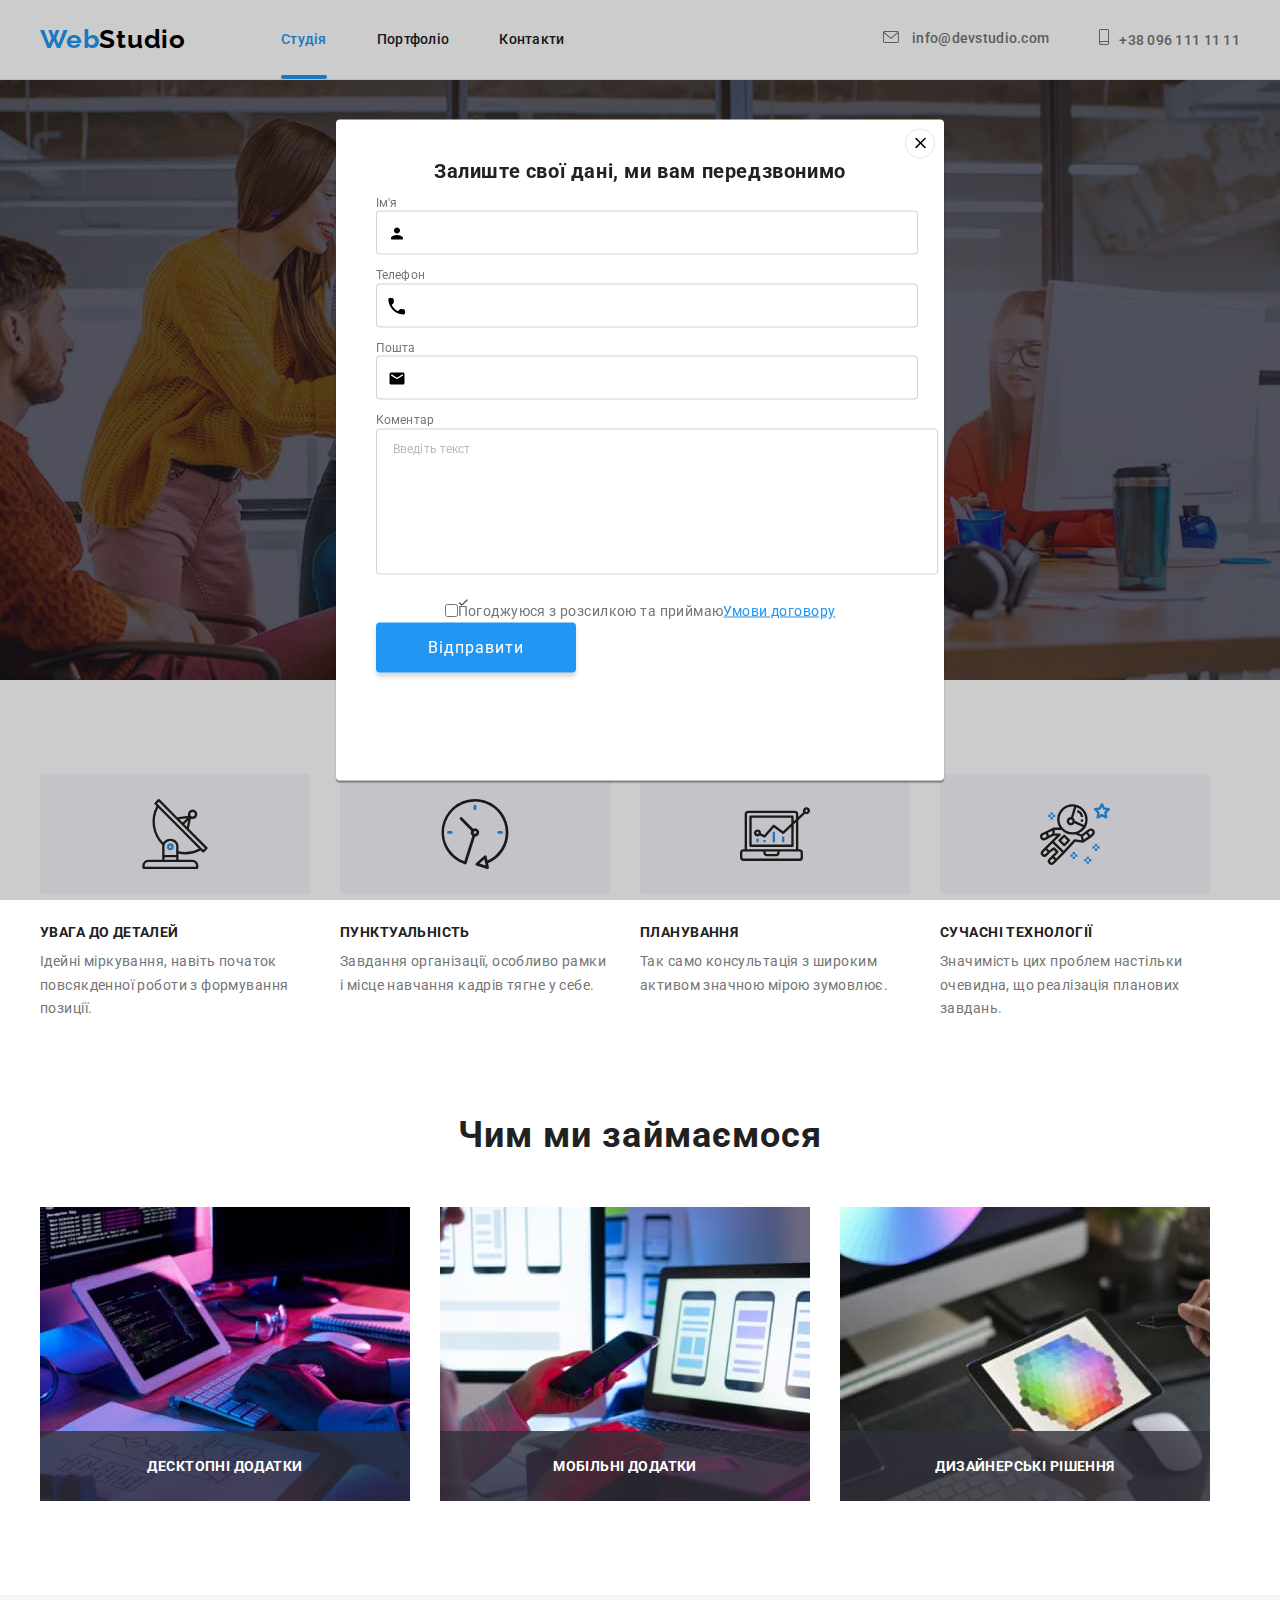
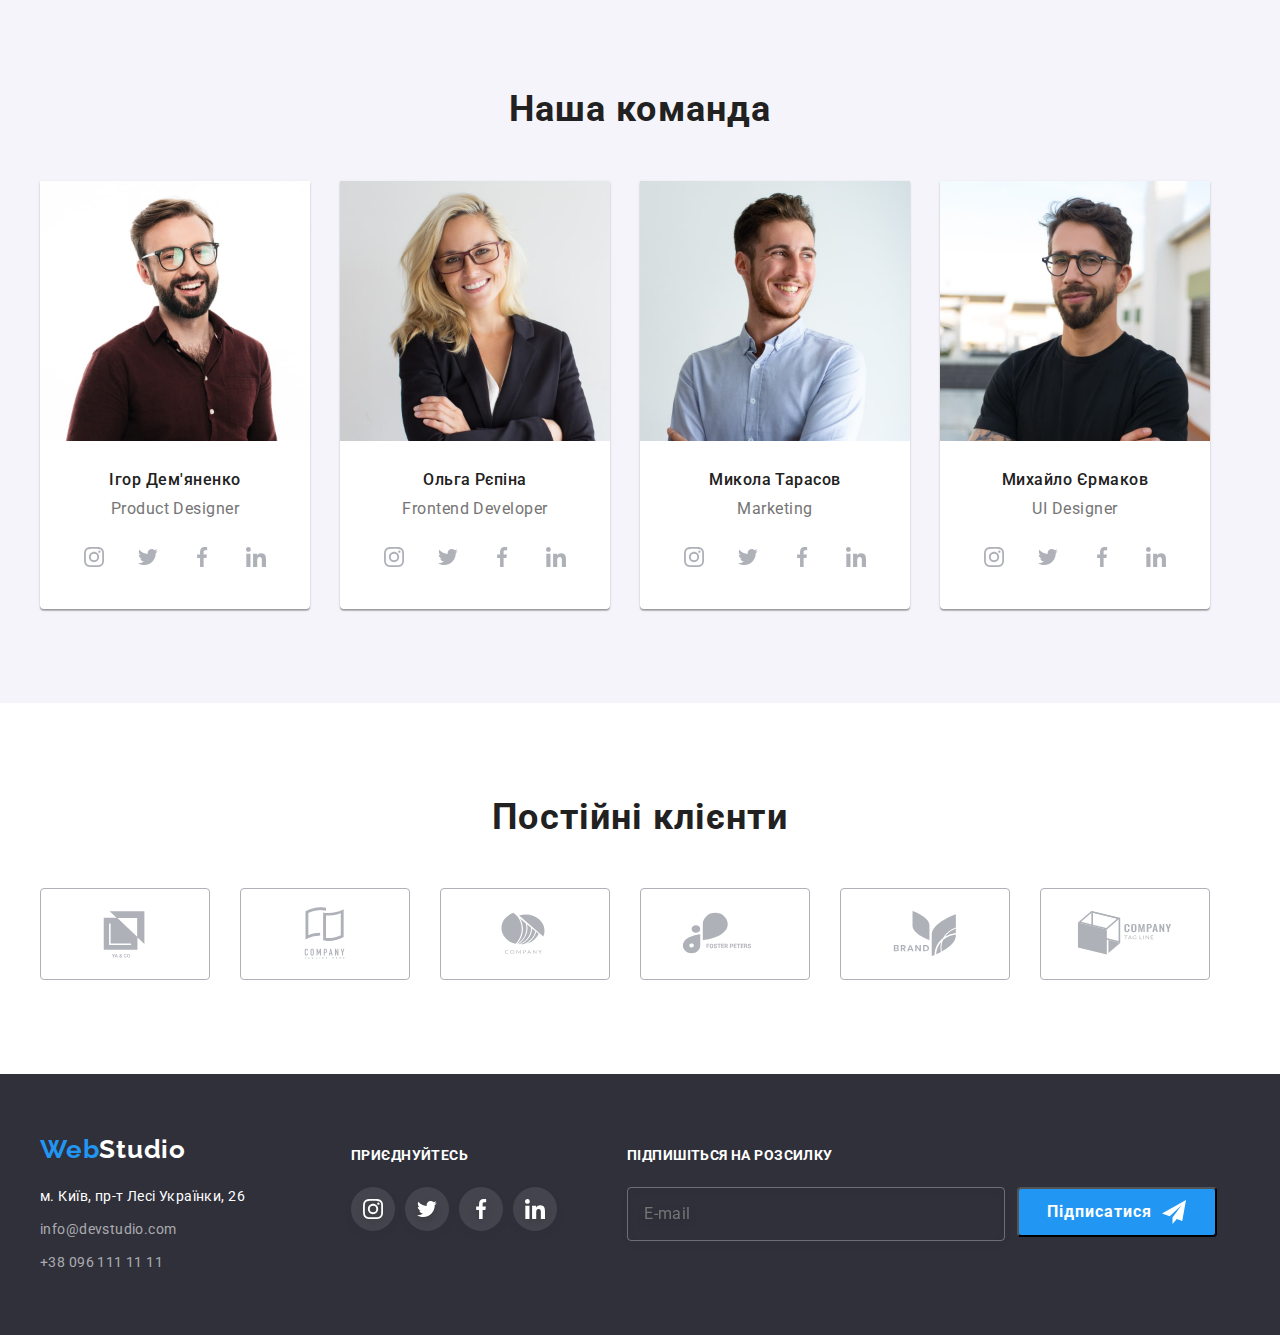
==== commit 18bab028: "add" ====
--- a/index.html
+++ b/index.html
@@ -321,11 +321,53 @@
         </div>
     
 </footer>
-<div class="backdrop is-hidden" data-modal>
+<div class="backdrop " data-modal>
     <div class="modal ">
         <button type="button" class="modal-close" data-modal-close><svg class="modal-icon" width="11" height="11">
             <use href="./image/icons.svg#icon-Vector-1"></use>
         </svg></button>
+        <p class="modal-title">Залиште свої дані, ми вам передзвонимо</p>
+        <form class="modal-form">
+            <div class="input-field">
+            <label class="modal-form-title"  for="user-name">Ім'я</label>
+             <input type="text" class="form-input" name="user-name" id="user-name">
+            <svg class="modal-icon-form" width="18" height="18">
+                <use href="./image/icons.svg#icon-person-black-18dp-1"></use>
+            </svg>
+            </div>
+            <div class="input-field">
+            <label class="modal-form-title" for="user-tel">Телефон</label>
+            <input type="text" class="form-input" name="user-tel" id="user-tel">
+                <svg class="modal-icon-form" width="18" height="18">
+                    <use href="./image/icons.svg#icon-Vector-2"></use>
+                </svg>
+            </div>
+            <div class="input-field">
+            <label class="modal-form-title" for="user-email">Пошта</label>
+            <input type="text" class="form-input" name="user-email" id="user-email">
+                <svg class="modal-icon-form" width="18" height="18">
+                    <use href="./image/icons.svg#icon-email-black-18dp-1"></use>
+                </svg>
+            </div>
+            <div class="input-field">
+                <label class="modal-form-title" for="user-comment">Коментар</label>
+                <textarea class="form-input form-feedback" name="user-comment" rows="10" placeholder="Введіть текст"></textarea>
+            </div>
+            <div class="input-field-checkbox">
+                <input type="checkbox" id="terms" name="terms-contract" value="terms" >
+                <label for="terms" class="checkbox-title">
+                    <span><svg class=" mark" width="11" height="8">
+                        <use href="./image/icons.svg#icon-Vector"></use>
+                    </svg>
+                </span>
+                    Погоджуюся з розсилкою та приймаю <a href="" class="link-form ">Умови договору</a> </label>
+               
+            </div>
+            
+            
+    
+            <button type="submit" class="button-form">Відправити</button>
+        </form>
     </div>
 </div>
   <script src="./js/modal.js"></script>
--- a/css/styles.css
+++ b/css/styles.css
@@ -717,6 +717,7 @@
         position: absolute;
         width: 528px;
         min-height: 581px;
+        padding: 40px;
 
         background: #FFFFFF;
         box-shadow: 0px 1px 3px rgba(0, 0, 0, 0.12), 0px 1px 1px rgba(0, 0, 0, 0.14), 0px 2px 1px rgba(0, 0, 0, 0.2);
@@ -754,4 +755,103 @@
         opacity: 0;
         visibility: hidden;
         pointer-events: none;
-}+}
+.modal-title {
+        font-family: 'Roboto';
+         font-style: normal;
+        font-weight: 700;
+        font-size: 20px;
+        line-height: 23px;
+        text-align: center;
+        letter-spacing: 0.03em;
+        color: #212121;
+        margin: 0;
+}
+.form-input{
+        width: 100%;
+        height: 40px;
+        border: 1px solid rgba(33, 33, 33, 0.2);
+        border-radius: 4px;
+        padding-left: 10px;
+        font-size: 16px;
+        color: var(--primary-text-color);
+
+}
+.button-form{
+        width: 200px;
+        height: 50px;
+        background: var(--accent-color);
+        box-shadow: 0px 4px 4px rgba(0, 0, 0, 0.15);
+        border-radius: 4px;
+        align-items: center;
+        text-align: center;
+        letter-spacing: 0.06em;
+        color: #FFFFFF;
+        border: #FFFFFF;
+        
+
+}
+.modal-form-title{
+        font-weight: 400;
+        font-size: 12px;
+        line-height: 14px;
+        letter-spacing: 0.01em;
+        color: var(--primary-text-color); 
+}
+.form-input::placeholder {
+        font-weight: 400;
+        font-size: 12px;
+        line-height: 14px;
+        letter-spacing: 0.01em;
+        color: rgba(117, 117, 117, 0.5);
+}
+.form-feedback{
+        resize: none;
+        height: 120px;
+        padding-left: 16px;
+        padding-right: 16px;
+        padding-top: 12px;
+        padding-bottom: 12px;
+
+
+}
+.checkbox-title{
+        display: flex;
+        font-weight: 400;
+        font-size: 14px;
+        line-height: 24px;
+        letter-spacing: 0.03em;
+        color: var(--primary-text-color);
+}
+.link-form{
+        text-decoration: none;
+        letter-spacing: 0.03em;
+        text-decoration-line: underline;
+        color: var(--accent-color);
+}
+.input-field{
+        position: relative;
+}
+.modal-icon-form{
+        position: absolute;
+        left: 12px;
+        bottom: 12px;
+
+}
+.mark{
+        fill: #2F303A;
+        position: absolute;
+        
+      
+}
+.input-field-checkbox{
+        display: flex;
+        margin-top: 20px;
+        justify-content: center;
+
+
+}
+.input-field{
+        margin-top: 10px;
+        
+}
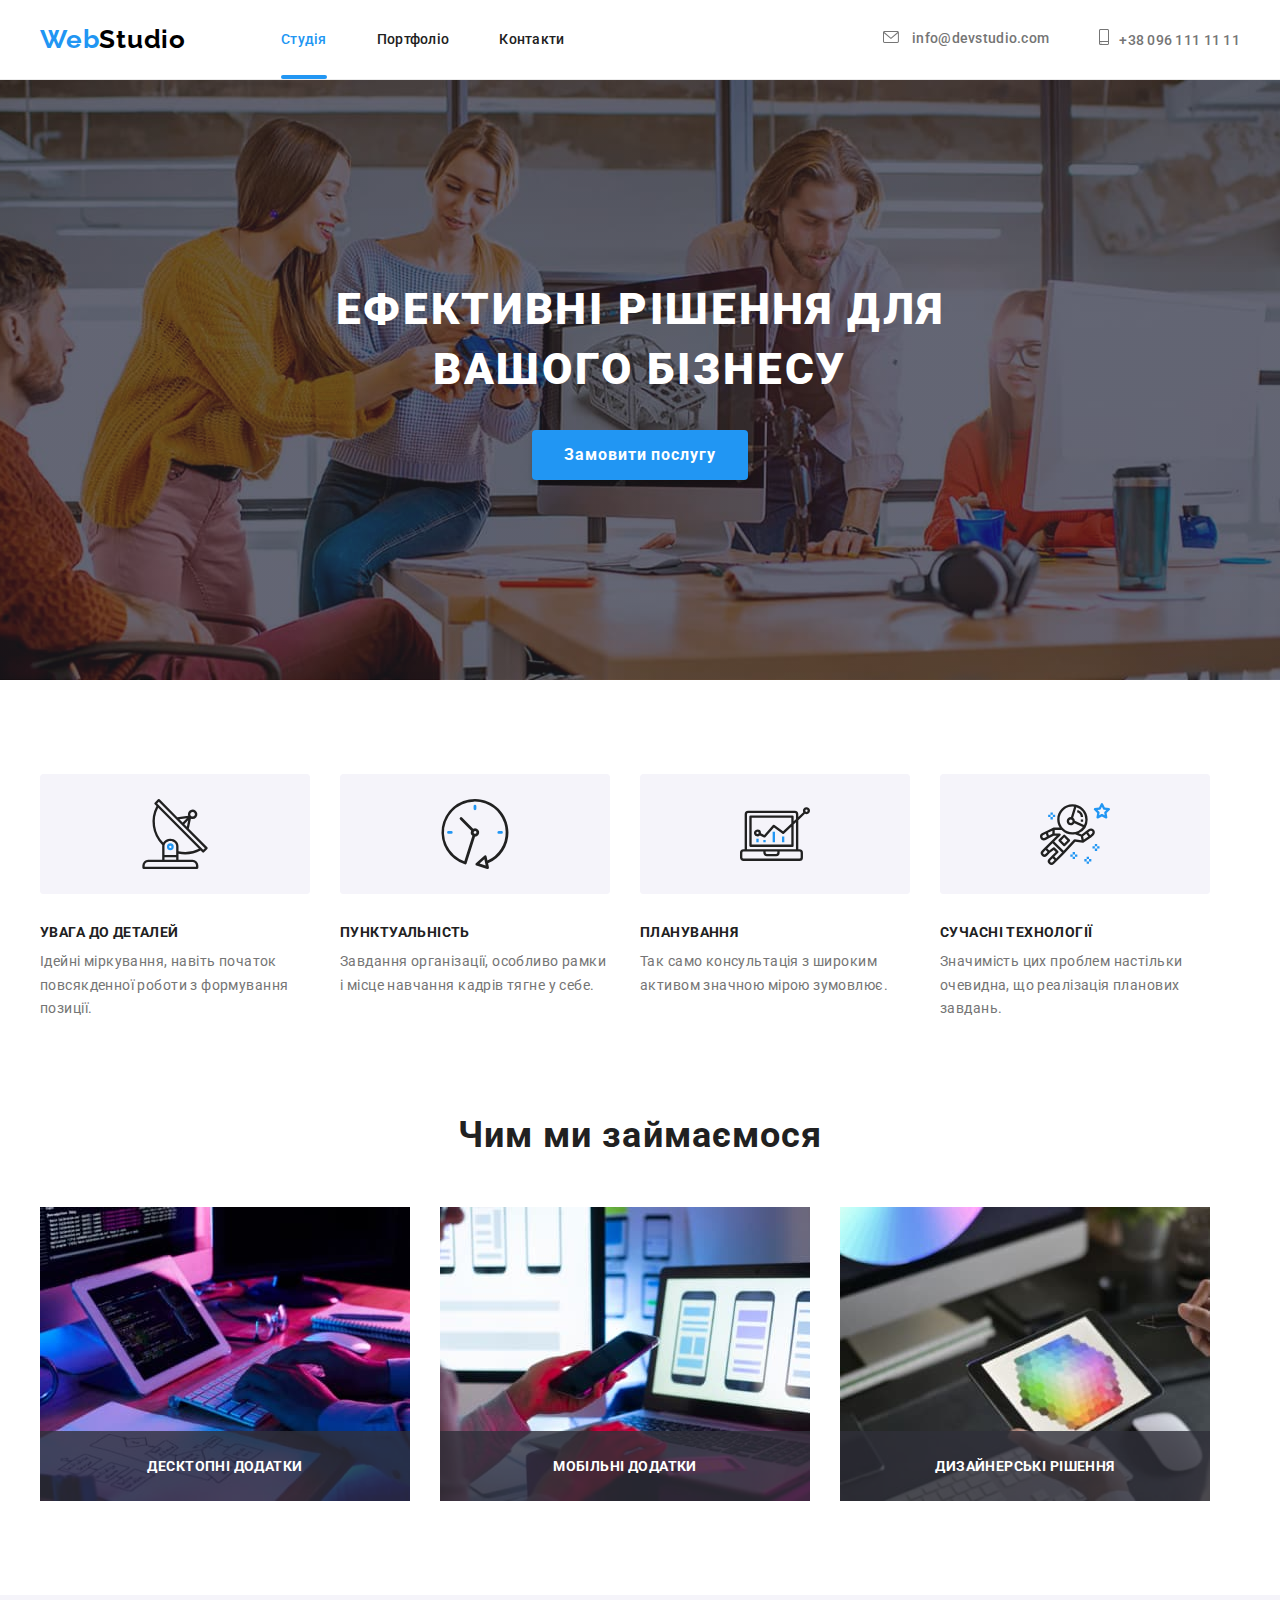
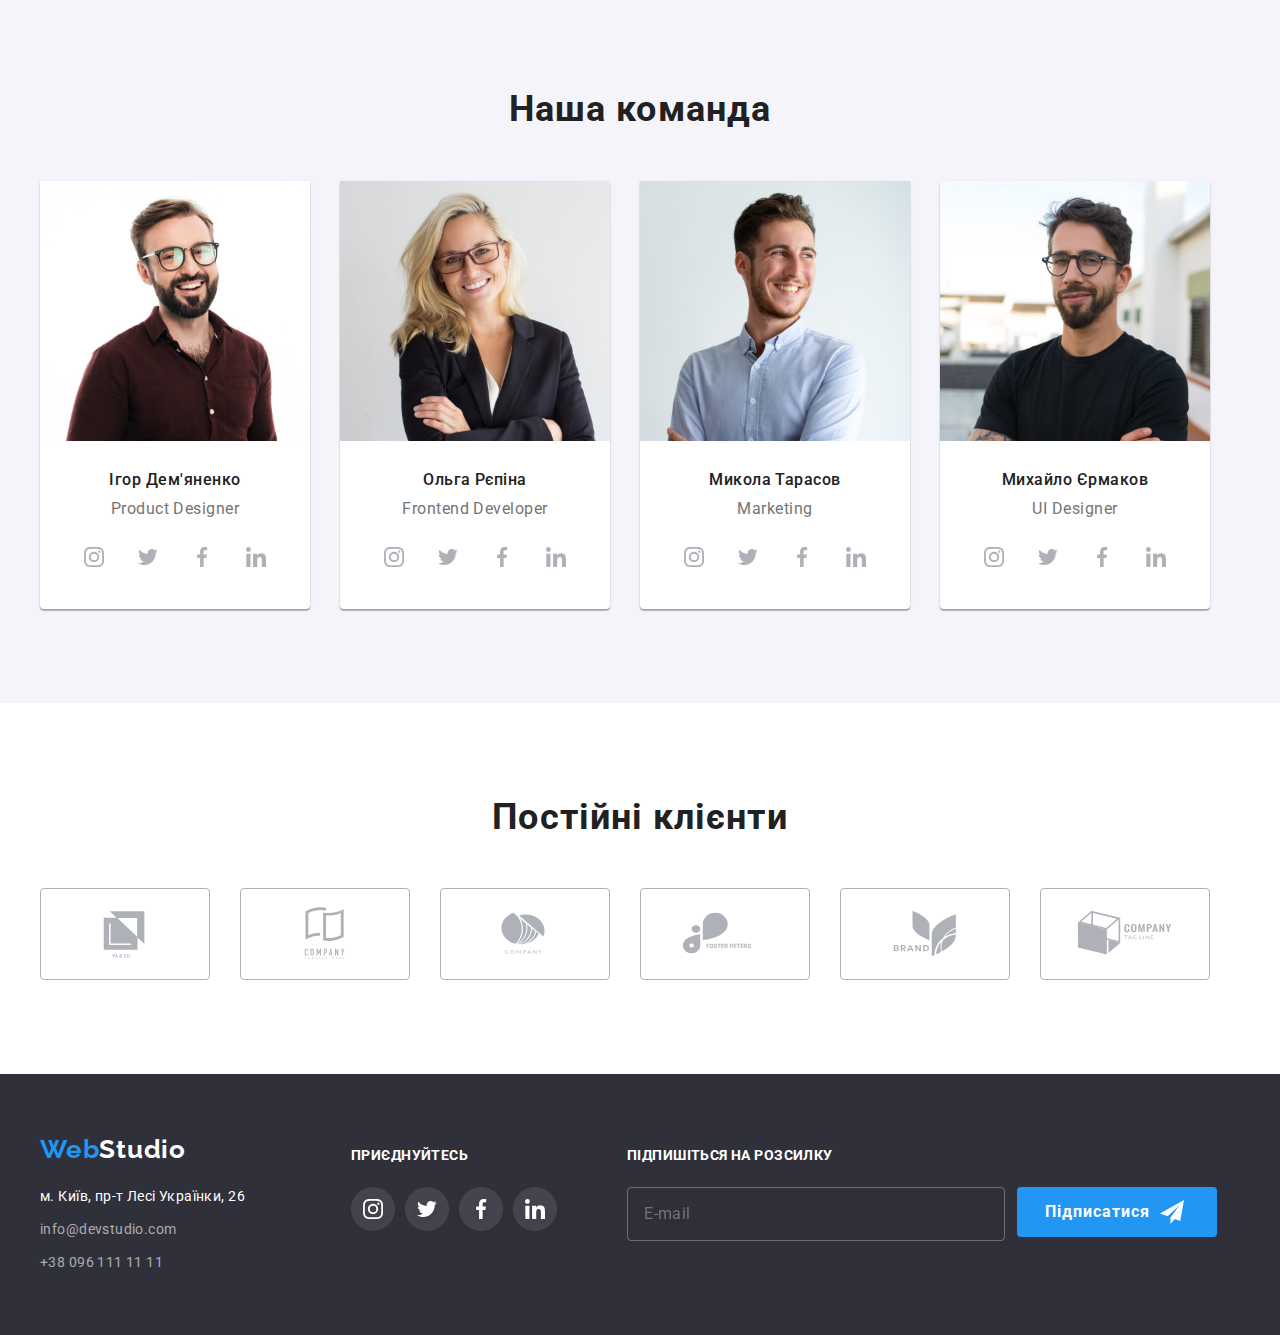
==== commit b2b7dbb5: "add" ====
--- a/index.html
+++ b/index.html
@@ -321,7 +321,7 @@
         </div>
     
 </footer>
-<div class="backdrop " data-modal>
+<div class="backdrop is-hidden " data-modal>
     <div class="modal ">
         <button type="button" class="modal-close" data-modal-close><svg class="modal-icon" width="11" height="11">
             <use href="./image/icons.svg#icon-Vector-1"></use>
@@ -332,41 +332,39 @@
             <label class="modal-form-title"  for="user-name">Ім'я</label>
              <input type="text" class="form-input" name="user-name" id="user-name">
             <svg class="modal-icon-form" width="18" height="18">
-                <use href="./image/icons.svg#icon-person-black-18dp-1"></use>
+                <use href="./image/icons.svg#icon-person-black"></use>
             </svg>
             </div>
             <div class="input-field">
             <label class="modal-form-title" for="user-tel">Телефон</label>
             <input type="text" class="form-input" name="user-tel" id="user-tel">
                 <svg class="modal-icon-form" width="18" height="18">
-                    <use href="./image/icons.svg#icon-Vector-2"></use>
+                    <use href="./image/icons.svg#icon-phone-black"></use>
                 </svg>
             </div>
             <div class="input-field">
             <label class="modal-form-title" for="user-email">Пошта</label>
             <input type="text" class="form-input" name="user-email" id="user-email">
                 <svg class="modal-icon-form" width="18" height="18">
-                    <use href="./image/icons.svg#icon-email-black-18dp-1"></use>
+                    <use href="./image/icons.svg#icon-email-black"></use>
                 </svg>
             </div>
             <div class="input-field">
                 <label class="modal-form-title" for="user-comment">Коментар</label>
                 <textarea class="form-input form-feedback" name="user-comment" rows="10" placeholder="Введіть текст"></textarea>
             </div>
-            <div class="input-field-checkbox">
-                <input type="checkbox" id="terms" name="terms-contract" value="terms" >
-                <label for="terms" class="checkbox-title">
-                    <span><svg class=" mark" width="11" height="8">
-                        <use href="./image/icons.svg#icon-Vector"></use>
-                    </svg>
-                </span>
-                    Погоджуюся з розсилкою та приймаю <a href="" class="link-form ">Умови договору</a> </label>
-               
-            </div>
-            
-            
-    
-            <button type="submit" class="button-form">Відправити</button>
+
+            <input type="checkbox" 
+                   name="user-policy" 
+                   value="true" 
+                   class="input-check is-hidden"
+                   id="user-policy"
+                   >
+            <label for="user-policy" class="check-text">
+                <span><svg class="check-icon" width="11" height="8">
+                    <use href="./image/icons.svg#icon-icon-check"></use>
+                </svg></span> Погоджуюся з розсилкою та приймаю <a href="" class="link-form ">Умови договору</a></label>
+    <button type="submit" class="button-form">Відправити</button>
         </form>
     </div>
 </div>
--- a/css/styles.css
+++ b/css/styles.css
@@ -534,8 +534,9 @@
         margin-left: 12px;
         padding-left: 28px;
         background: var(--accent-color);
-        /*  */
-        border-radius: 4px;
+
+        border-radius: 4px;
+        border: none;
 
         font-weight: 700;
         font-size: 16px;
@@ -765,17 +766,26 @@
         text-align: center;
         letter-spacing: 0.03em;
         color: #212121;
-        margin: 0;
+        margin-top: 0;
+        margin-bottom: 10px;
 }
 .form-input{
         width: 100%;
         height: 40px;
         border: 1px solid rgba(33, 33, 33, 0.2);
         border-radius: 4px;
-        padding-left: 10px;
+        padding-left: 40px;
         font-size: 16px;
         color: var(--primary-text-color);
-
+        transition: outline-color 250ms cubic-bezier(0.4, 0, 0.2, 1);
+
+
+}
+.form-input:focus + .modal-icon-form{
+        fill: var(--accent-color);
+}
+.form-input:focus{
+        outline-color: var(--accent-color);
 }
 .button-form{
         width: 200px;
@@ -783,11 +793,15 @@
         background: var(--accent-color);
         box-shadow: 0px 4px 4px rgba(0, 0, 0, 0.15);
         border-radius: 4px;
-        align-items: center;
-        text-align: center;
+       
         letter-spacing: 0.06em;
         color: #FFFFFF;
         border: #FFFFFF;
+        display: flex;
+        align-items: center;
+        justify-content: center;
+        margin: 0 auto;
+        margin-top: 30px;
         
 
 }
@@ -835,23 +849,49 @@
 .modal-icon-form{
         position: absolute;
         left: 12px;
-        bottom: 12px;
-
-}
-.mark{
-        fill: #2F303A;
-        position: absolute;
-        
-      
-}
-.input-field-checkbox{
-        display: flex;
-        margin-top: 20px;
-        justify-content: center;
-
-
-}
-.input-field{
-        margin-top: 10px;
-        
-}
+        top: 50%;
+
+}
+.input-field {
+        margin-bottom: 10px;
+
+}
+.check-text{
+        font-weight: 400;
+        font-size: 14px;
+        line-height: 24px;
+        letter-spacing: 0.03em;
+        color: var(--primary-text-color);
+        display: flex;
+        align-items: center;
+        justify-content: center;
+        
+}
+.check-text span {
+        width: 16px;
+        height: 15px;
+        border: 2px solid var(--accent-color-logo);
+        border-radius: 3px;
+        margin-right: 5px;
+        display: flex;
+        align-items: center;
+        justify-content: center;
+        transition: background-color 250ms cubic-bezier(0.4, 0, 0.2, 1), border-color 250ms cubic-bezier(0.4, 0, 0.2, 1) ;
+}
+.check-icon{
+        fill: transparent;
+        transition: fill 250ms cubic-bezier(0.4, 0, 0.2, 1);
+}
+.input-check:checked + .check-text span {
+        background-color: var(--accent-color);
+        border-color: var(--accent-color);
+
+}
+.input-check:checked+.check-text .check-icon {
+        fill: #FFFFFF;
+}
+.input-check:focus + .check-text span {
+        border-color: var(--accent-color);
+
+}
+
